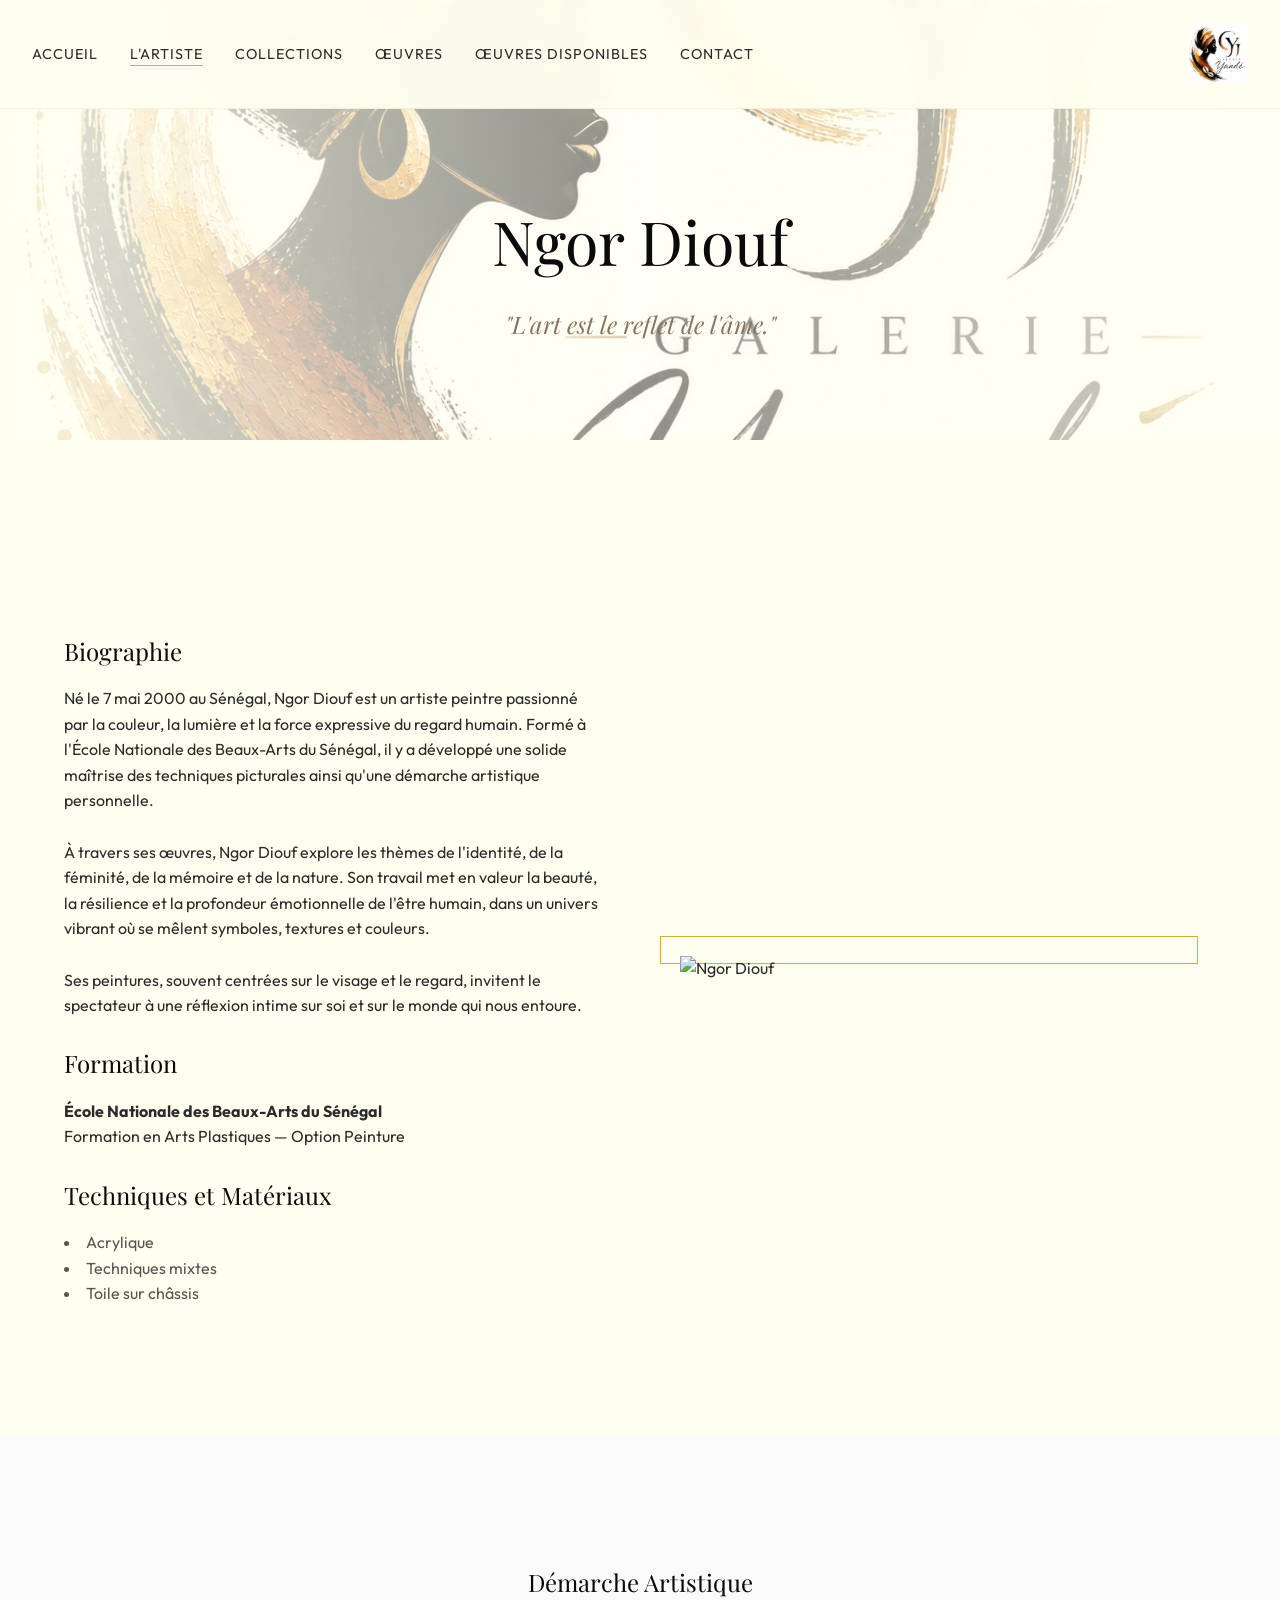
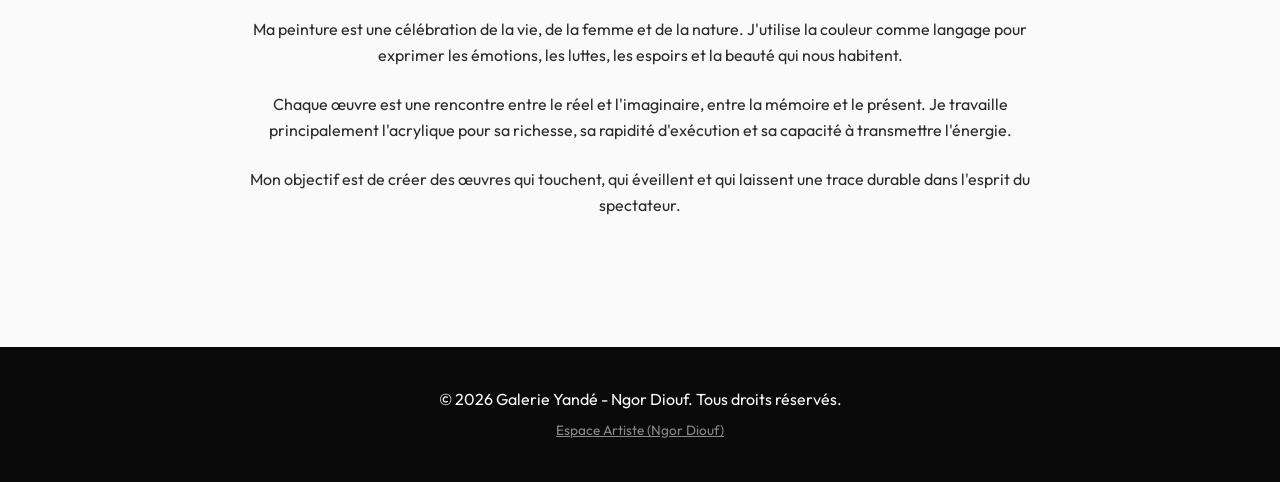
==== artiste.html @ ff4f9bd5 "Galerie Yande - Ngor Diouf" ====
<!DOCTYPE html>
<html lang="fr">
<head>
    <meta charset="UTF-8">
    <meta name="viewport" content="width=device-width, initial-scale=1.0">
    <title>Ngor Diouf - L'Artiste | Galerie Yandé</title>
    <link rel="stylesheet" href="styles.css">
    <link href="https://fonts.googleapis.com/css2?family=Outfit:wght@300;400;500;600&family=Playfair+Display:ital,wght@0,400;0,600;1,400&display=swap" rel="stylesheet">
</head>
<body>
    <header class="site-header scrolled">
        <div class="header-container">
            <a href="index.html" class="logo">
                <img src="images/logo.jpeg" alt="Galerie Yandé">
            </a>
            <button class="menu-toggle" aria-label="Ouvrir le menu">
                <span></span><span></span><span></span>
            </button>
            <nav class="main-nav">
                <ul>
                    <li><a href="index.html">Accueil</a></li>
                    <li><a href="artiste.html" class="active">L'artiste</a></li>
                    <li><a href="collections.html">Collections</a></li>
                    <li><a href="oeuvres.html">Œuvres</a></li>
                    <li><a href="disponibles.html">Œuvres disponibles</a></li>
                    <li><a href="contact.html">Contact</a></li>
                </ul>
            </nav>
        </div>
    </header>

    <main>
        <section class="page-header">
            <div class="container text-center">
                <h1 class="page-title">Ngor Diouf</h1>
                <p style="font-family: var(--font-heading); font-size: 1.5rem; font-style: italic; color: var(--c-brown-subtle);">"L'art est le reflet de l'âme."</p>
            </div>
        </section>

        <section class="section">
            <div class="container">
                <div class="artist-preview-grid">
                    <div>
                        <h2>Biographie</h2>
                        <p>Né le 7 mai 2000 au Sénégal, Ngor Diouf est un artiste peintre passionné par la couleur, la lumière et la force expressive du regard humain. Formé à l'École Nationale des Beaux-Arts du Sénégal, il y a développé une solide maîtrise des techniques picturales ainsi qu'une démarche artistique personnelle.</p>
                        <br>
                        <p>À travers ses œuvres, Ngor Diouf explore les thèmes de l'identité, de la féminité, de la mémoire et de la nature. Son travail met en valeur la beauté, la résilience et la profondeur émotionnelle de l'être humain, dans un univers vibrant où se mêlent symboles, textures et couleurs.</p>
                        <br>
                        <p>Ses peintures, souvent centrées sur le visage et le regard, invitent le spectateur à une réflexion intime sur soi et sur le monde qui nous entoure.</p>
                        <br>
                        <h2>Formation</h2>
                        <p><strong>École Nationale des Beaux-Arts du Sénégal</strong><br>Formation en Arts Plastiques — Option Peinture</p>
                        <br>
                        <h2>Techniques et Matériaux</h2>
                        <ul style="list-style: inside; color: #555;">
                            <li>Acrylique</li>
                            <li>Techniques mixtes</li>
                            <li>Toile sur châssis</li>
                        </ul>
                    </div>
                    <div class="artist-preview-image">
                        <img src="https://images.unsplash.com/photo-1513364776144-60967b0f800f?ixlib=rb-4.0.3&auto=format&fit=crop&w=1000&q=80" alt="Ngor Diouf">
                    </div>
                </div>
            </div>
        </section>

        <section class="section bg-offwhite">
            <div class="container text-center" style="max-width: 800px;">
                <h2>Démarche Artistique</h2>
                <p style="margin-bottom: 1.5rem;">Ma peinture est une célébration de la vie, de la femme et de la nature. J'utilise la couleur comme langage pour exprimer les émotions, les luttes, les espoirs et la beauté qui nous habitent.</p>
                <p style="margin-bottom: 1.5rem;">Chaque œuvre est une rencontre entre le réel et l'imaginaire, entre la mémoire et le présent. Je travaille principalement l'acrylique pour sa richesse, sa rapidité d'exécution et sa capacité à transmettre l'énergie.</p>
                <p>Mon objectif est de créer des œuvres qui touchent, qui éveillent et qui laissent une trace durable dans l'esprit du spectateur.</p>
            </div>
        </section>
    </main>

    <footer class="site-footer" style="padding: 2.5rem 0;">
        <div class="container text-center">
            <p>&copy; 2026 Galerie Yandé - Ngor Diouf. Tous droits réservés.</p>
            <p style="margin-top: 0.5rem; font-size: 0.85rem;">
                <a href="admin.html" style="color: #888; text-decoration: underline;">Espace Artiste (Ngor Diouf)</a>
            </p>
        </div>
    </footer>
    <script src="script.js"></script>
</body>
</html>
---- styles.css ----
/* Variables CSS - Palette et typographie */
                                                                                                                                                                                                                                                                                                                             :root {
                                                                                                                                                                                                                                                                                                                                 /* Couleurs demandées */
                                                                                                                                                                                                                                                                                                                                 --c-ivory: #FFFFF0;
                                                                                                                                                                                                                                                                                                                                 --c-offwhite: #FAFAFA;
                                                                                                                                                                                                                                                                                                                                 --c-black: #0A0A0A;
                                                                                                                                                                                                                                                                                                                                 --c-anthracite: #2b2b2c;
                                                                                                                                                                                                                                                                                                                                 --c-beige: #E6D5B8;
                                                                                                                                                                                                                                                                                                                                 --c-brown-subtle: #8A735E;
                                                                                                                                                                                                                                                                                                                                 --c-gold: #D4AF37;

                                                                                                                                                                                                                                                                                                                                 /* Typographie */
                                                                                                                                                                                                                                                                                                                                 --font-heading: 'Playfair Display', serif;
                                                                                                                                                                                                                                                                                                                                 --font-body: 'Outfit', sans-serif;

                                                                                                                                                                                                                                                                                                                                 /* Espacements et Transitions */
                                                                                                                                                                                                                                                                                                                                 --space-sm: 1rem;
                                                                                                                                                                                                                                                                                                                                 --space-md: 2rem;
                                                                                                                                                                                                                                                                                                                                 --space-lg: 4rem;
                                                                                                                                                                                                                                                                                                                                 --space-xl: 8rem;

                                                                                                                                                                                                                                                                                                                                 --transition-slow: 0.5s cubic-bezier(0.25, 1, 0.5, 1);
                                                                                                                                                                                                                                                                                                                                 --transition-fast: 0.3s ease;
                                                                                                                                                                                                                                                                                                                             }

                                                                                                                                                                                                                                                                                                                             /* Reset et Base */
                                                                                                                                                                                                                                                                                                                             * {
                                                                                                                                                                                                                                                                                                                                 margin: 0;
                                                                                                                                                                                                                                                                                                                                 padding: 0;
                                                                                                                                                                                                                                                                                                                                 box-sizing: border-box;
                                                                                                                                                                                                                                                                                                                             }

                                                                                                                                                                                                                                                                                                                             html {
                                                                                                                                                                                                                                                                                                                                 scroll-behavior: smooth;
                                                                                                                                                                                                                                                                                                                                 font-size: 16px;
                                                                                                                                                                                                                                                                                                                             }

                                                                                                                                                                                                                                                                                                                             body {
                                                                                                                                                                                                                                                                                                                                 font-family: var(--font-body);
                                                                                                                                                                                                                                                                                                                                 background-color: var(--c-ivory);
                                                                                                                                                                                                                                                                                                                                 color: var(--c-anthracite);
                                                                                                                                                                                                                                                                                                                                 line-height: 1.6;
                                                                                                                                                                                                                                                                                                                                 overflow-x: hidden;
                                                                                                                                                                                                                                                                                                                             }

                                                                                                                                                                                                                                                                                                                             h1,
                                                                                                                                                                                                                                                                                                                             h2,
                                                                                                                                                                                                                                                                                                                             h3,
                                                                                                                                                                                                                                                                                                                             h4,
                                                                                                                                                                                                                                                                                                                             h5,
                                                                                                                                                                                                                                                                                                                             h6 {
                                                                                                                                                                                                                                                                                                                                 font-family: var(--font-heading);
                                                                                                                                                                                                                                                                                                                                 font-weight: 400;
                                                                                                                                                                                                                                                                                                                                 color: var(--c-black);
                                                                                                                                                                                                                                                                                                                                 margin-bottom: var(--space-sm);
                                                                                                                                                                                                                                                                                                                             }

                                                                                                                                                                                                                                                                                                                             a {
                                                                                                                                                                                                                                                                                                                                 text-decoration: none;
                                                                                                                                                                                                                                                                                                                                 color: inherit;
                                                                                                                                                                                                                                                                                                                                 transition: color var(--transition-fast);
                                                                                                                                                                                                                                                                                                                             }

                                                                                                                                                                                                                                                                                                                             img {
                                                                                                                                                                                                                                                                                                                                 max-width: 100%;
                                                                                                                                                                                                                                                                                                                                 height: auto;
                                                                                                                                                                                                                                                                                                                                 display: block;
                                                                                                                                                                                                                                                                                                                             }

                                                                                                                                                                                                                                                                                                                             /* Layout Classes */
                                                                                                                                                                                                                                                                                                                             .container {
                                                                                                                                                                                                                                                                                                                                 width: 90%;
                                                                                                                                                                                                                                                                                                                                 max-width: 1400px;
                                                                                                                                                                                                                                                                                                                                 margin: 0 auto;
                                                                                                                                                                                                                                                                                                                             }

                                                                                                                                                                                                                                                                                                                             .section {
                                                                                                                                                                                                                                                                                                                                 padding: var(--space-xl) 0;
                                                                                                                                                                                                                                                                                                                             }

                                                                                                                                                                                                                                                                                                                             .bg-offwhite {
                                                                                                                                                                                                                                                                                                                                 background-color: var(--c-offwhite);
                                                                                                                                                                                                                                                                                                                             }

                                                                                                                                                                                                                                                                                                                             .bg-dark {
                                                                                                                                                                                                                                                                                                                                 background-color: var(--c-anthracite);
                                                                                                                                                                                                                                                                                                                                 color: var(--c-offwhite);
                                                                                                                                                                                                                                                                                                                             }

                                                                                                                                                                                                                                                                                                                             .bg-dark h1,
                                                                                                                                                                                                                                                                                                                             .bg-dark h2,
                                                                                                                                                                                                                                                                                                                             .bg-dark h3 {
                                                                                                                                                                                                                                                                                                                                 color: var(--c-ivory);
                                                                                                                                                                                                                                                                                                                             }

                                                                                                                                                                                                                                                                                                                             .text-center {
                                                                                                                                                                                                                                                                                                                                 text-align: center;
                                                                                                                                                                                                                                                                                                                             }

                                                                                                                                                                                                                                                                                                                             /* Buttons */
                                                                                                                                                                                                                                                                                                                             .btn {
                                                                                                                                                                                                                                                                                                                                 display: inline-block;
                                                                                                                                                                                                                                                                                                                                 padding: 1rem 2rem;
                                                                                                                                                                                                                                                                                                                                 font-size: 1rem;
                                                                                                                                                                                                                                                                                                                                 text-transform: uppercase;
                                                                                                                                                                                                                                                                                                                                 letter-spacing: 1px;
                                                                                                                                                                                                                                                                                                                                 font-weight: 500;
                                                                                                                                                                                                                                                                                                                                 cursor: pointer;
                                                                                                                                                                                                                                                                                                                                 border: 1px solid transparent;
                                                                                                                                                                                                                                                                                                                                 transition: all var(--transition-fast);
                                                                                                                                                                                                                                                                                                                             }

                                                                                                                                                                                                                                                                                                                             .btn-primary {
                                                                                                                                                                                                                                                                                                                                 background-color: var(--c-black);
                                                                                                                                                                                                                                                                                                                                 color: var(--c-ivory);
                                                                                                                                                                                                                                                                                                                             }

                                                                                                                                                                                                                                                                                                                             .btn-primary:hover {
                                                                                                                                                                                                                                                                                                                                 background-color: var(--c-brown-subtle);
                                                                                                                                                                                                                                                                                                                                 color: white;
                                                                                                                                                                                                                                                                                                                             }

                                                                                                                                                                                                                                                                                                                             .btn-secondary {
                                                                                                                                                                                                                                                                                                                                 background-color: transparent;
                                                                                                                                                                                                                                                                                                                                 border-color: var(--c-black);
                                                                                                                                                                                                                                                                                                                                 color: var(--c-black);
                                                                                                                                                                                                                                                                                                                             }

                                                                                                                                                                                                                                                                                                                             .btn-secondary:hover {
                                                                                                                                                                                                                                                                                                                                 background-color: var(--c-black);
                                                                                                                                                                                                                                                                                                                                 color: var(--c-ivory);
                                                                                                                                                                                                                                                                                                                             }

                                                                                                                                                                                                                                                                                                                             .btn-outline {
                                                                                                                                                                                                                                                                                                                                 background-color: transparent;
                                                                                                                                                                                                                                                                                                                                 border: 1px solid var(--c-brown-subtle);
                                                                                                                                                                                                                                                                                                                                 color: var(--c-anthracite);
                                                                                                                                                                                                                                                                                                                             }

                                                                                                                                                                                                                                                                                                                             .btn-outline:hover {
                                                                                                                                                                                                                                                                                                                                 background-color: var(--c-brown-subtle);
                                                                                                                                                                                                                                                                                                                                 color: white;
                                                                                                                                                                                                                                                                                                                             }

                                                                                                                                                                                                                                                                                                                             .btn-primary-light {
                                                                                                                                                                                                                                                                                                                                 background-color: var(--c-gold);
                                                                                                                                                                                                                                                                                                                                 color: var(--c-black);
                                                                                                                                                                                                                                                                                                                             }

                                                                                                                                                                                                                                                                                                                             .btn-primary-light:hover {
                                                                                                                                                                                                                                                                                                                                 background-color: var(--c-ivory);
                                                                                                                                                                                                                                                                                                                             }

                                                                                                                                                                                                                                                                                                                             .btn-outline-light {
                                                                                                                                                                                                                                                                                                                                 border-color: var(--c-offwhite);
                                                                                                                                                                                                                                                                                                                                 color: var(--c-offwhite);
                                                                                                                                                                                                                                                                                                                             }

                                                                                                                                                                                                                                                                                                                             .btn-outline-light:hover {
                                                                                                                                                                                                                                                                                                                                 background-color: var(--c-offwhite);
                                                                                                                                                                                                                                                                                                                                 color: var(--c-black);
                                                                                                                                                                                                                                                                                                                             }

                                                                                                                                                                                                                                                                                                                             /* Header & Nav */
                                                                                                                                                                                                                                                                                                                             .site-header {
                                                                                                                                                                                                                                                                                                                                 position: fixed;
                                                                                                                                                                                                                                                                                                                                 top: 0;
                                                                                                                                                                                                                                                                                                                                 left: 0;
                                                                                                                                                                                                                                                                                                                                 width: 100%;
                                                                                                                                                                                                                                                                                                                                 background-color: rgba(255, 255, 240, 0.95);
                                                                                                                                                                                                                                                                                                                                 backdrop-filter: blur(10px);
                                                                                                                                                                                                                                                                                                                                 z-index: 1000;
                                                                                                                                                                                                                                                                                                                                 border-bottom: 1px solid rgba(138, 115, 94, 0.1);
                                                                                                                                                                                                                                                                                                                                 transition: padding var(--transition-fast);
                                                                                                                                                                                                                                                                                                                                 padding: 1.5rem 0;
                                                                                                                                                                                                                                                                                                                             }

                                                                                                                                                                                                                                                                                                                             .site-header.scrolled {
                                                                                                                                                                                                                                                                                                                                 padding: 0.8rem 0;
                                                                                                                                                                                                                                                                                                                             }

                                                                                                                                                                                                                                                                                                                             .header-container {
                                                                                                                                                                                                                                                                                                                                 width: 95%;
                                                                                                                                                                                                                                                                                                                                 max-width: 1600px;
                                                                                                                                                                                                                                                                                                                                 margin: 0 auto;
                                                                                                                                                                                                                                                                                                                                 display: flex;
                                                                                                                                                                                                                                                                                                                                 justify-content: space-between;
                                                                                                                                                                                                                                                                                                                                 align-items: center;
                                                                                                                                                                                                                                                                                                                                 flex-direction: row-reverse;
                                                                                                                                                                                                                                                                                                                             }

                                                                                                                                                                                                                                                                                                                             .logo {
                                                                                                                                                                                                                                                                                                                                 display: flex;
                                                                                                                                                                                                                                                                                                                                 align-items: center;
                                                                                                                                                                                                                                                                                                                             }

                                                                                                                                                                                                                                                                                                                             .logo img {
                                                                                                                                                                                                                                                                                                                                 height: 60px;
                                                                                                                                                                                                                                                                                                                                 width: auto;
                                                                                                                                                                                                                                                                                                                                 transition: height var(--transition-fast);
                                                                                                                                                                                                                                                                                                                             }

                                                                                                                                                                                                                                                                                                                             .site-header.scrolled .logo img {
                                                                                                                                                                                                                                                                                                                                 height: 45px;
                                                                                                                                                                                                                                                                                                                             }

                                                                                                                                                                                                                                                                                                                             .logo h1 {
                                                                                                                                                                                                                                                                                                                                 font-size: 1.5rem;
                                                                                                                                                                                                                                                                                                                                 letter-spacing: 2px;
                                                                                                                                                                                                                                                                                                                                 margin: 0;
                                                                                                                                                                                                                                                                                                                                 text-transform: uppercase;
                                                                                                                                                                                                                                                                                                                             }

                                                                                                                                                                                                                                                                                                                             .logo .tagline {
                                                                                                                                                                                                                                                                                                                                 font-family: var(--font-heading);
                                                                                                                                                                                                                                                                                                                                 font-size: 0.8rem;
                                                                                                                                                                                                                                                                                                                                 font-style: italic;
                                                                                                                                                                                                                                                                                                                                 color: var(--c-brown-subtle);
                                                                                                                                                                                                                                                                                                                             }

                                                                                                                                                                                                                                                                                                                             .main-nav ul {
                                                                                                                                                                                                                                                                                                                                 list-style: none;
                                                                                                                                                                                                                                                                                                                                 display: flex;
                                                                                                                                                                                                                                                                                                                                 gap: 2rem;
                                                                                                                                                                                                                                                                                                                             }

                                                                                                                                                                                                                                                                                                                             .main-nav a {
                                                                                                                                                                                                                                                                                                                                 font-size: 0.9rem;
                                                                                                                                                                                                                                                                                                                                 text-transform: uppercase;
                                                                                                                                                                                                                                                                                                                                 letter-spacing: 1px;
                                                                                                                                                                                                                                                                                                                                 position: relative;
                                                                                                                                                                                                                                                                                                                                 padding-bottom: 0.2rem;
                                                                                                                                                                                                                                                                                                                             }

                                                                                                                                                                                                                                                                                                                             .main-nav a::after {
                                                                                                                                                                                                                                                                                                                                 content: '';
                                                                                                                                                                                                                                                                                                                                 position: absolute;
                                                                                                                                                                                                                                                                                                                                 bottom: 0;
                                                                                                                                                                                                                                                                                                                                 left: 0;
                                                                                                                                                                                                                                                                                                                                 width: 0;
                                                                                                                                                                                                                                                                                                                                 height: 1px;
                                                                                                                                                                                                                                                                                                                                 background-color: var(--c-gold);
                                                                                                                                                                                                                                                                                                                                 transition: width var(--transition-fast);
                                                                                                                                                                                                                                                                                                                             }

                                                                                                                                                                                                                                                                                                                             .main-nav a:hover::after,
                                                                                                                                                                                                                                                                                                                             .main-nav a.active::after {
                                                                                                                                                                                                                                                                                                                                 width: 100%;
                                                                                                                                                                                                                                                                                                                             }

                                                                                                                                                                                                                                                                                                                             .menu-toggle {
                                                                                                                                                                                                                                                                                                                                 display: none;
                                                                                                                                                                                                                                                                                                                                 flex-direction: column;
                                                                                                                                                                                                                                                                                                                                 gap: 5px;
                                                                                                                                                                                                                                                                                                                                 background: none;
                                                                                                                                                                                                                                                                                                                                 border: none;
                                                                                                                                                                                                                                                                                                                                 cursor: pointer;
                                                                                                                                                                                                                                                                                                                                 z-index: 1001;
                                                                                                                                                                                                                                                                                                                             }

                                                                                                                                                                                                                                                                                                                             .menu-toggle span {
                                                                                                                                                                                                                                                                                                                                 width: 25px;
                                                                                                                                                                                                                                                                                                                                 height: 2px;
                                                                                                                                                                                                                                                                                                                                 background-color: var(--c-black);
                                                                                                                                                                                                                                                                                                                                 transition: var(--transition-fast);
                                                                                                                                                                                                                                                                                                                             }

                                                                                                                                                                                                                                                                                                                             /* Hero Section */
                                                                                                                                                                                                                                                                                                                             .hero {
                                                                                                                                                                                                                                                                                                                                 position: relative;
                                                                                                                                                                                                                                                                                                                                 height: 100vh;
                                                                                                                                                                                                                                                                                                                                 min-height: 700px;
                                                                                                                                                                                                                                                                                                                                 display: flex;
                                                                                                                                                                                                                                                                                                                                 align-items: center;
                                                                                                                                                                                                                                                                                                                                 justify-content: center;
                                                                                                                                                                                                                                                                                                                                 overflow: hidden;
                                                                                                                                                                                                                                                                                                                             }

                                                                                                                                                                                                                                                                                                                             .hero-image {
                                                                                                                                                                                                                                                                                                                                 position: absolute;
                                                                                                                                                                                                                                                                                                                                 top: 0;
                                                                                                                                                                                                                                                                                                                                 left: 0;
                                                                                                                                                                                                                                                                                                                                 width: 100%;
                                                                                                                                                                                                                                                                                                                                 height: 100%;
                                                                                                                                                                                                                                                                                                                                 z-index: 1;
                                                                                                                                                                                                                                                                                                                             }

                                                                                                                                                                                                                                                                                                                             .hero-image::after {
                                                                                                                                                                                                                                                                                                                                 content: '';
                                                                                                                                                                                                                                                                                                                                 position: absolute;
                                                                                                                                                                                                                                                                                                                                 inset: 0;
                                                                                                                                                                                                                                                                                                                                 background: linear-gradient(to right, rgba(255, 255, 240, 0.9) 0%, rgba(255, 255, 240, 0.5) 50%, rgba(255, 255, 240, 0.1) 100%);
                                                                                                                                                                                                                                                                                                                             }

                                                                                                                                                                                                                                                                                                                             .hero-image img {
                                                                                                                                                                                                                                                                                                                                 width: 100%;
                                                                                                                                                                                                                                                                                                                                 height: 100%;
                                                                                                                                                                                                                                                                                                                                 object-fit: cover;
                                                                                                                                                                                                                                                                                                                                 animation: scaleImg 20s infinite alternate;
                                                                                                                                                                                                                                                                                                                             }

                                                                                                                                                                                                                                                                                                                             @keyframes scaleImg {
                                                                                                                                                                                                                                                                                                                                 from {
                                                                                                                                                                                                                                                                                                                                     transform: scale(1);
                                                                                                                                                                                                                                                                                                                                 }

                                                                                                                                                                                                                                                                                                                                 to {
                                                                                                                                                                                                                                                                                                                                     transform: scale(1.05);
                                                                                                                                                                                                                                                                                                                                 }
                                                                                                                                                                                                                                                                                                                             }

                                                                                                                                                                                                                                                                                                                             .hero-content {
                                                                                                                                                                                                                                                                                                                                 position: relative;
                                                                                                                                                                                                                                                                                                                                 z-index: 2;
                                                                                                                                                                                                                                                                                                                                 width: 90%;
                                                                                                                                                                                                                                                                                                                                 max-width: 800px;
                                                                                                                                                                                                                                                                                                                                 margin-right: auto;
                                                                                                                                                                                                                                                                                                                                 margin-left: 5%;
                                                                                                                                                                                                                                                                                                                                 padding-top: 5rem;
                                                                                                                                                                                                                                                                                                                             }

                                                                                                                                                                                                                                                                                                                             .hero-title {
                                                                                                                                                                                                                                                                                                                                 font-size: 5rem;
                                                                                                                                                                                                                                                                                                                                 line-height: 1.1;
                                                                                                                                                                                                                                                                                                                                 margin-bottom: 1rem;
                                                                                                                                                                                                                                                                                                                                 color: var(--c-black);
                                                                                                                                                                                                                                                                                                                                 text-shadow: 0 0 40px rgba(255, 255, 255, 0.5);
                                                                                                                                                                                                                                                                                                                             }

                                                                                                                                                                                                                                                                                                                             .hero-subtitle {
                                                                                                                                                                                                                                                                                                                                 font-family: var(--font-heading);
                                                                                                                                                                                                                                                                                                                                 font-size: 2rem;
                                                                                                                                                                                                                                                                                                                                 font-style: italic;
                                                                                                                                                                                                                                                                                                                                 color: var(--c-gold);
                                                                                                                                                                                                                                                                                                                                 margin-bottom: 2rem;
                                                                                                                                                                                                                                                                                                                             }

                                                                                                                                                                                                                                                                                                                             .hero-text {
                                                                                                                                                                                                                                                                                                                                 font-size: 1.2rem;
                                                                                                                                                                                                                                                                                                                                 max-width: 600px;
                                                                                                                                                                                                                                                                                                                                 margin-bottom: 3rem;
                                                                                                                                                                                                                                                                                                                             }

                                                                                                                                                                                                                                                                                                                             .hero-buttons {
                                                                                                                                                                                                                                                                                                                                 display: flex;
                                                                                                                                                                                                                                                                                                                                 gap: 1rem;
                                                                                                                                                                                                                                                                                                                             }

                                                                                                                                                                                                                                                                                                                             /* Grids */
                                                                                                                                                                                                                                                                                                                             .grid-3 {
                                                                                                                                                                                                                                                                                                                                 display: grid;
                                                                                                                                                                                                                                                                                                                                 grid-template-columns: repeat(3, 1fr);
                                                                                                                                                                                                                                                                                                                                 gap: 3rem;
                                                                                                                                                                                                                                                                                                                             }

                                                                                                                                                                                                                                                                                                                             /* Sections Header */
                                                                                                                                                                                                                                                                                                                             .section-header {
                                                                                                                                                                                                                                                                                                                                 display: flex;
                                                                                                                                                                                                                                                                                                                                 justify-content: space-between;
                                                                                                                                                                                                                                                                                                                                 align-items: flex-end;
                                                                                                                                                                                                                                                                                                                                 margin-bottom: var(--space-lg);
                                                                                                                                                                                                                                                                                                                                 border-bottom: 1px solid rgba(0, 0, 0, 0.1);
                                                                                                                                                                                                                                                                                                                                 padding-bottom: 1rem;
                                                                                                                                                                                                                                                                                                                             }

                                                                                                                                                                                                                                                                                                                             .section-header h2 {
                                                                                                                                                                                                                                                                                                                                 font-size: 2.5rem;
                                                                                                                                                                                                                                                                                                                                 margin: 0;
                                                                                                                                                                                                                                                                                                                             }

                                                                                                                                                                                                                                                                                                                             .link-more {
                                                                                                                                                                                                                                                                                                                                 font-size: 0.9rem;
                                                                                                                                                                                                                                                                                                                                 text-transform: uppercase;
                                                                                                                                                                                                                                                                                                                                 letter-spacing: 1px;
                                                                                                                                                                                                                                                                                                                                 color: var(--c-brown-subtle);
                                                                                                                                                                                                                                                                                                                                 border-bottom: 1px solid transparent;
                                                                                                                                                                                                                                                                                                                             }

                                                                                                                                                                                                                                                                                                                             .link-more:hover {
                                                                                                                                                                                                                                                                                                                                 color: var(--c-black);
                                                                                                                                                                                                                                                                                                                                 border-color: var(--c-black);
                                                                                                                                                                                                                                                                                                                             }

                                                                                                                                                                                                                                                                                                                             /* Artwork Cards */
                                                                                                                                                                                                                                                                                                                             .artwork-card {
                                                                                                                                                                                                                                                                                                                                 cursor: pointer;
                                                                                                                                                                                                                                                                                                                                 group: artwork;
                                                                                                                                                                                                                                                                                                                             }

                                                                                                                                                                                                                                                                                                                             .artwork-image-wrapper {
                                                                                                                                                                                                                                                                                                                                 overflow: hidden;
                                                                                                                                                                                                                                                                                                                                 margin-bottom: 1.5rem;
                                                                                                                                                                                                                                                                                                                                 background-color: var(--c-offwhite);
                                                                                                                                                                                                                                                                                                                                 aspect-ratio: 3/4;
                                                                                                                                                                                                                                                                                                                             }

                                                                                                                                                                                                                                                                                                                             .artwork-image-wrapper img {
                                                                                                                                                                                                                                                                                                                                 width: 100%;
                                                                                                                                                                                                                                                                                                                                 height: 100%;
                                                                                                                                                                                                                                                                                                                                 object-fit: cover;
                                                                                                                                                                                                                                                                                                                                 transition: transform var(--transition-slow);
                                                                                                                                                                                                                                                                                                                             }

                                                                                                                                                                                                                                                                                                                             .artwork-card:hover .artwork-image-wrapper img {
                                                                                                                                                                                                                                                                                                                                 transform: scale(1.05);
                                                                                                                                                                                                                                                                                                                             }

                                                                                                                                                                                                                                                                                                                             .artwork-title {
                                                                                                                                                                                                                                                                                                                                 font-size: 1.5rem;
                                                                                                                                                                                                                                                                                                                                 margin-bottom: 0.2rem;
                                                                                                                                                                                                                                                                                                                             }

                                                                                                                                                                                                                                                                                                                             .artwork-artist {
                                                                                                                                                                                                                                                                                                                                 color: var(--c-brown-subtle);
                                                                                                                                                                                                                                                                                                                                 font-size: 0.9rem;
                                                                                                                                                                                                                                                                                                                                 text-transform: uppercase;
                                                                                                                                                                                                                                                                                                                                 letter-spacing: 1px;
                                                                                                                                                                                                                                                                                                                             }

                                                                                                                                                                                                                                                                                                                             /* Artist Preview */
                                                                                                                                                                                                                                                                                                                             .artist-preview-grid {
                                                                                                                                                                                                                                                                                                                                 display: grid;
                                                                                                                                                                                                                                                                                                                                 grid-template-columns: 1fr 1fr;
                                                                                                                                                                                                                                                                                                                                 gap: 5rem;
                                                                                                                                                                                                                                                                                                                                 align-items: center;
                                                                                                                                                                                                                                                                                                                             }

                                                                                                                                                                                                                                                                                                                             .artist-preview-content h2 {
                                                                                                                                                                                                                                                                                                                                 font-size: 3rem;
                                                                                                                                                                                                                                                                                                                                 margin-bottom: 1.5rem;
                                                                                                                                                                                                                                                                                                                             }

                                                                                                                                                                                                                                                                                                                             .artist-intro {
                                                                                                                                                                                                                                                                                                                                 font-size: 1.2rem;
                                                                                                                                                                                                                                                                                                                                 margin-bottom: 2.5rem;
                                                                                                                                                                                                                                                                                                                                 line-height: 1.8;
                                                                                                                                                                                                                                                                                                                             }

                                                                                                                                                                                                                                                                                                                             .artist-preview-image {
                                                                                                                                                                                                                                                                                                                                 position: relative;
                                                                                                                                                                                                                                                                                                                             }

                                                                                                                                                                                                                                                                                                                             .artist-preview-image::before {
                                                                                                                                                                                                                                                                                                                                 content: '';
                                                                                                                                                                                                                                                                                                                                 position: absolute;
                                                                                                                                                                                                                                                                                                                                 top: -20px;
                                                                                                                                                                                                                                                                                                                                 left: -20px;
                                                                                                                                                                                                                                                                                                                                 width: 100%;
                                                                                                                                                                                                                                                                                                                                 height: 100%;
                                                                                                                                                                                                                                                                                                                                 border: 1px solid var(--c-gold);
                                                                                                                                                                                                                                                                                                                                 z-index: 0;
                                                                                                                                                                                                                                                                                                                             }

                                                                                                                                                                                                                                                                                                                             .artist-preview-image img {
                                                                                                                                                                                                                                                                                                                                 position: relative;
                                                                                                                                                                                                                                                                                                                                 z-index: 1;
                                                                                                                                                                                                                                                                                                                             }

                                                                                                                                                                                                                                                                                                                             /* Collections Preview Carousel-like */
                                                                                                                                                                                                                                                                                                                             .collection-list {
                                                                                                                                                                                                                                                                                                                                 display: grid;
                                                                                                                                                                                                                                                                                                                                 grid-template-columns: repeat(auto-fit, minmax(300px, 1fr));
                                                                                                                                                                                                                                                                                                                                 gap: 2rem;
                                                                                                                                                                                                                                                                                                                             }

                                                                                                                                                                                                                                                                                                                             .collection-item {
                                                                                                                                                                                                                                                                                                                                 position: relative;
                                                                                                                                                                                                                                                                                                                                 overflow: hidden;
                                                                                                                                                                                                                                                                                                                                 aspect-ratio: 1;
                                                                                                                                                                                                                                                                                                                             }

                                                                                                                                                                                                                                                                                                                             .collection-item img {
                                                                                                                                                                                                                                                                                                                                 width: 100%;
                                                                                                                                                                                                                                                                                                                                 height: 100%;
                                                                                                                                                                                                                                                                                                                                 object-fit: cover;
                                                                                                                                                                                                                                                                                                                                 transition: transform var(--transition-slow);
                                                                                                                                                                                                                                                                                                                             }

                                                                                                                                                                                                                                                                                                                             .collection-overlay {
                                                                                                                                                                                                                                                                                                                                 position: absolute;
                                                                                                                                                                                                                                                                                                                                 inset: 0;
                                                                                                                                                                                                                                                                                                                                 background: rgba(0, 0, 0, 0.3);
                                                                                                                                                                                                                                                                                                                                 display: flex;
                                                                                                                                                                                                                                                                                                                                 align-items: center;
                                                                                                                                                                                                                                                                                                                                 justify-content: center;
                                                                                                                                                                                                                                                                                                                                 transition: background var(--transition-fast);
                                                                                                                                                                                                                                                                                                                             }

                                                                                                                                                                                                                                                                                                                             .collection-item:hover img {
                                                                                                                                                                                                                                                                                                                                 transform: scale(1.08);
                                                                                                                                                                                                                                                                                                                             }

                                                                                                                                                                                                                                                                                                                             .collection-item:hover .collection-overlay {
                                                                                                                                                                                                                                                                                                                                 background: rgba(0, 0, 0, 0.5);
                                                                                                                                                                                                                                                                                                                             }

                                                                                                                                                                                                                                                                                                                             .collection-overlay h3 {
                                                                                                                                                                                                                                                                                                                                 color: var(--c-ivory);
                                                                                                                                                                                                                                                                                                                                 font-size: 2rem;
                                                                                                                                                                                                                                                                                                                                 text-align: center;
                                                                                                                                                                                                                                                                                                                                 padding: 1rem;
                                                                                                                                                                                                                                                                                                                                 border: 1px solid rgba(255, 255, 240, 0.5);
                                                                                                                                                                                                                                                                                                                                 background: rgba(0, 0, 0, 0.2);
                                                                                                                                                                                                                                                                                                                                 backdrop-filter: blur(2px);
                                                                                                                                                                                                                                                                                                                             }

                                                                                                                                                                                                                                                                                                                             /* CTA */
                                                                                                                                                                                                                                                                                                                             .cta-buttons {
                                                                                                                                                                                                                                                                                                                                 margin-top: 2rem;
                                                                                                                                                                                                                                                                                                                                 display: flex;
                                                                                                                                                                                                                                                                                                                                 justify-content: center;
                                                                                                                                                                                                                                                                                                                                 gap: 1rem;
                                                                                                                                                                                                                                                                                                                             }

                                                                                                                                                                                                                                                                                                                             /* Footer */
                                                                                                                                                                                                                                                                                                                             .site-footer {
                                                                                                                                                                                                                                                                                                                                 background-color: var(--c-black);
                                                                                                                                                                                                                                                                                                                                 color: var(--c-offwhite);
                                                                                                                                                                                                                                                                                                                                 padding: 5rem 0 2rem;
                                                                                                                                                                                                                                                                                                                             }

                                                                                                                                                                                                                                                                                                                             .footer-grid {
                                                                                                                                                                                                                                                                                                                                 display: grid;
                                                                                                                                                                                                                                                                                                                                 grid-template-columns: 2fr 1fr 1fr 1fr;
                                                                                                                                                                                                                                                                                                                                 gap: 3rem;
                                                                                                                                                                                                                                                                                                                                 margin-bottom: 4rem;
                                                                                                                                                                                                                                                                                                                             }

                                                                                                                                                                                                                                                                                                                             .footer-brand h2 {
                                                                                                                                                                                                                                                                                                                                 color: var(--c-ivory);
                                                                                                                                                                                                                                                                                                                                 font-size: 2rem;
                                                                                                                                                                                                                                                                                                                             }

                                                                                                                                                                                                                                                                                                                             .footer-brand p {
                                                                                                                                                                                                                                                                                                                                 color: var(--c-brown-subtle);
                                                                                                                                                                                                                                                                                                                                 font-family: var(--font-heading);
                                                                                                                                                                                                                                                                                                                                 font-style: italic;
                                                                                                                                                                                                                                                                                                                             }

                                                                                                                                                                                                                                                                                                                             .site-footer h3 {
                                                                                                                                                                                                                                                                                                                                 color: var(--c-gold);
                                                                                                                                                                                                                                                                                                                                 font-family: var(--font-body);
                                                                                                                                                                                                                                                                                                                                 font-size: 1.1rem;
                                                                                                                                                                                                                                                                                                                                 text-transform: uppercase;
                                                                                                                                                                                                                                                                                                                                 letter-spacing: 1px;
                                                                                                                                                                                                                                                                                                                                 margin-bottom: 1.5rem;
                                                                                                                                                                                                                                                                                                                             }

                                                                                                                                                                                                                                                                                                                             .site-footer ul {
                                                                                                                                                                                                                                                                                                                                 list-style: none;
                                                                                                                                                                                                                                                                                                                             }

                                                                                                                                                                                                                                                                                                                             .site-footer li {
                                                                                                                                                                                                                                                                                                                                 margin-bottom: 0.8rem;
                                                                                                                                                                                                                                                                                                                             }

                                                                                                                                                                                                                                                                                                                             .site-footer a {
                                                                                                                                                                                                                                                                                                                                 color: #ccc;
                                                                                                                                                                                                                                                                                                                             }

                                                                                                                                                                                                                                                                                                                             .site-footer a:hover {
                                                                                                                                                                                                                                                                                                                                 color: var(--c-gold);
                                                                                                                                                                                                                                                                                                                             }

                                                                                                                                                                                                                                                                                                                             .social-links {
                                                                                                                                                                                                                                                                                                                                 display: flex;
                                                                                                                                                                                                                                                                                                                                 gap: 1rem;
                                                                                                                                                                                                                                                                                                                                 margin-top: 1rem;
                                                                                                                                                                                                                                                                                                                             }

                                                                                                                                                                                                                                                                                                                             .social-links a {
                                                                                                                                                                                                                                                                                                                                 display: flex;
                                                                                                                                                                                                                                                                                                                                 align-items: center;
                                                                                                                                                                                                                                                                                                                                 justify-content: center;
                                                                                                                                                                                                                                                                                                                                 width: 40px;
                                                                                                                                                                                                                                                                                                                                 height: 40px;
                                                                                                                                                                                                                                                                                                                                 border: 1px solid #ccc;
                                                                                                                                                                                                                                                                                                                                 border-radius: 50%;
                                                                                                                                                                                                                                                                                                                             }

                                                                                                                                                                                                                                                                                                                             .social-links a:hover {
                                                                                                                                                                                                                                                                                                                                 border-color: var(--c-gold);
                                                                                                                                                                                                                                                                                                                                 color: var(--c-gold);
                                                                                                                                                                                                                                                                                                                             }

                                                                                                                                                                                                                                                                                                                             .footer-bottom {
                                                                                                                                                                                                                                                                                                                                 text-align: center;
                                                                                                                                                                                                                                                                                                                                 border-top: 1px solid rgba(255, 255, 255, 0.1);
                                                                                                                                                                                                                                                                                                                                 padding-top: 2rem;
                                                                                                                                                                                                                                                                                                                                 font-size: 0.9rem;
                                                                                                                                                                                                                                                                                                                                 color: #888;
                                                                                                                                                                                                                                                                                                                             }

/* Page Headers (pour toutes les pages : Collections, Œuvres, L'artiste, Disponibles, Contact...) */
.page-header {
    position: relative;
    padding: 12rem 1.5rem 6rem;
    text-align: center;
    background-color: var(--c-ivory);
    margin-bottom: var(--space-lg);
    overflow: hidden;
    display: flex;
    align-items: center;
    justify-content: center;
    min-height: 400px;
}

.page-header::before {
    content: '';
    position: absolute;
    inset: 0;
    background-image: url('images/logo.jpeg');
    background-size: cover;
    background-position: center;
    background-repeat: no-repeat;
    z-index: 1;
    animation: scaleImg 25s infinite alternate;
}

.page-header::after {
    content: '';
    position: absolute;
    inset: 0;
    /* Dégradé doux et lumineux identique à la hero section de l'accueil qui laisse très bien voir le logo */
    background: linear-gradient(to right, rgba(255, 255, 240, 0.90) 0%, rgba(255, 255, 240, 0.55) 50%, rgba(255, 255, 240, 0.85) 100%);
    z-index: 2;
}

.page-header .container {
    position: relative;
    z-index: 3;
    max-width: 900px;
}

.page-header .page-title {
    font-size: 3.8rem;
    color: var(--c-black);
    margin-bottom: 1rem;
    font-family: var(--font-heading);
    text-shadow: 0 1px 3px rgba(255, 255, 255, 0.8);
}

.page-header p {
    font-size: 1.25rem;
    color: var(--c-anthracite);
    max-width: 650px;
    margin: 0 auto;
    font-weight: 400;
}

@media (max-width: 768px) {
    .page-header {
        padding: 9rem 1.2rem 4rem;
        min-height: 300px;
    }
    .page-header .page-title {
        font-size: 2.6rem;
    }
    .page-header p {
        font-size: 1.05rem;
    }
}

                                                                                                                                                                                                                                                                                                                             /* Responsive */
                                                                                                                                                                                                                                                                                                                             @media (max-width: 992px) {
                                                                                                                                                                                                                                                                                                                                 .grid-3 {
                                                                                                                                                                                                                                                                                                                                     grid-template-columns: repeat(2, 1fr);
                                                                                                                                                                                                                                                                                                                                 }

                                                                                                                                                                                                                                                                                                                                 .artist-preview-grid {
                                                                                                                                                                                                                                                                                                                                     grid-template-columns: 1fr;
                                                                                                                                                                                                                                                                                                                                 }

                                                                                                                                                                                                                                                                                                                                 .footer-grid {
                                                                                                                                                                                                                                                                                                                                     grid-template-columns: 1fr 1fr;
                                                                                                                                                                                                                                                                                                                                 }
                                                                                                                                                                                                                                                                                                                             }

                                                                                                                                                                                                                                                                                                                             @media (max-width: 768px) {
                                                                                                                                                                                                                                                                                                                                 .hero-title {
                                                                                                                                                                                                                                                                                                                                     font-size: 3rem;
                                                                                                                                                                                                                                                                                                                                 }

                                                                                                                                                                                                                                                                                                                                 .main-nav {
                                                                                                                                                                                                                                                                                                                                     position: fixed;
                                                                                                                                                                                                                                                                                                                                     top: 0;
                                                                                                                                                                                                                                                                                                                                     right: -100%;
                                                                                                                                                                                                                                                                                                                                     width: 80%;
                                                                                                                                                                                                                                                                                                                                     height: 100vh;
                                                                                                                                                                                                                                                                                                                                     background-color: var(--c-ivory);
                                                                                                                                                                                                                                                                                                                                     flex-direction: column;
                                                                                                                                                                                                                                                                                                                                     justify-content: center;
                                                                                                                                                                                                                                                                                                                                     transition: 0.3s;
                                                                                                                                                                                                                                                                                                                                     box-shadow: -5px 0 15px rgba(0, 0, 0, 0.1);
                                                                                                                                                                                                                                                                                                                                 }

                                                                                                                                                                                                                                                                                                                                 .main-nav.open {
                                                                                                                                                                                                                                                                                                                                     right: 0;
                                                                                                                                                                                                                                                                                                                                 }

                                                                                                                                                                                                                                                                                                                                 .main-nav ul {
                                                                                                                                                                                                                                                                                                                                     flex-direction: column;
                                                                                                                                                                                                                                                                                                                                     align-items: center;
                                                                                                                                                                                                                                                                                                                                     gap: 2rem;
                                                                                                                                                                                                                                                                                                                                 }

                                                                                                                                                                                                                                                                                                                                 .menu-toggle {
                                                                                                                                                                                                                                                                                                                                     display: flex;
                                                                                                                                                                                                                                                                                                                                 }

                                                                                                                                                                                                                                                                                                                                 .grid-3 {
                                                                                                                                                                                                                                                                                                                                     grid-template-columns: 1fr;
                                                                                                                                                                                                                                                                                                                                 }

                                                                                                                                                                                                                                                                                                                                 .hero-buttons {
                                                                                                                                                                                                                                                                                                                                     flex-direction: column;
                                                                                                                                                                                                                                                                                                                                 }

                                                                                                                                                                                                                                                                                                                                 .footer-grid {
                                                                                                                                                                                                                                                                                                                                     grid-template-columns: 1fr;
                                                                                                                                                                                                                                                                                                                                 }
                                                                                                                                                                                                                                                                                                                             }
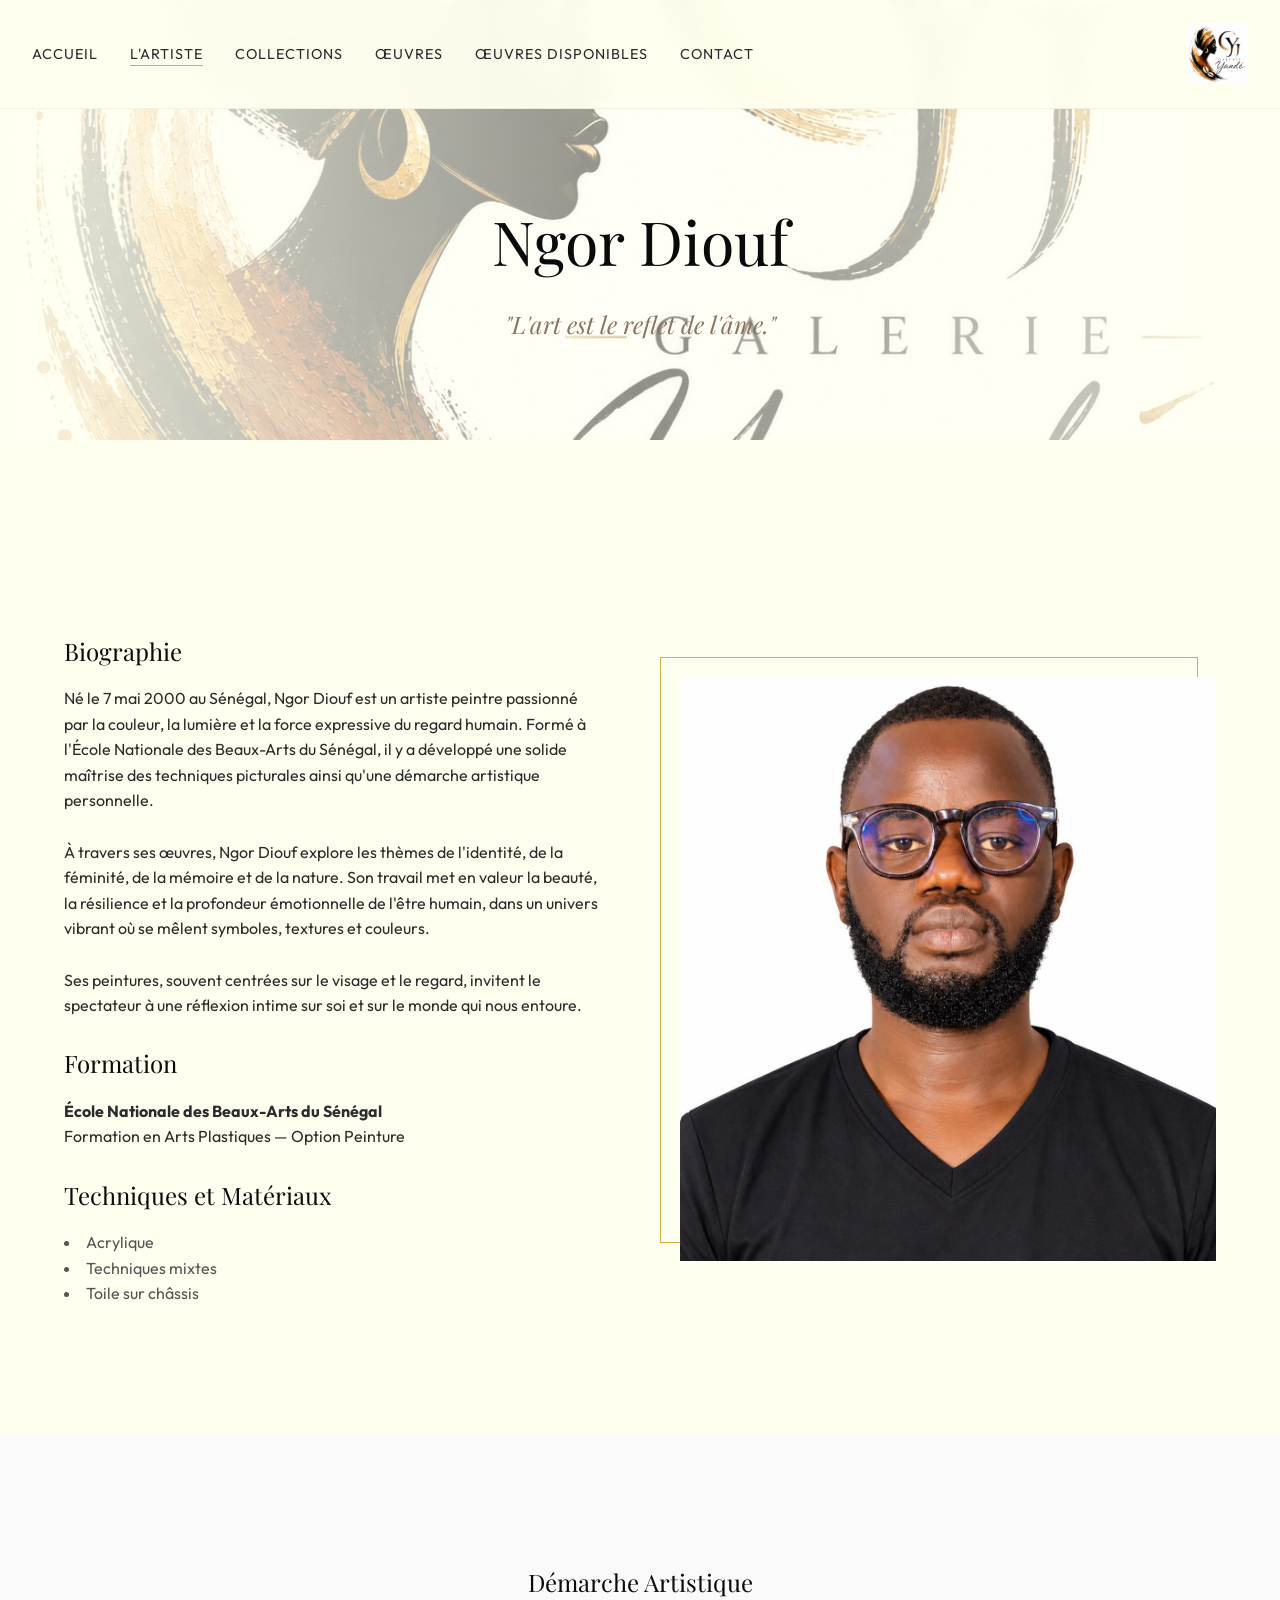
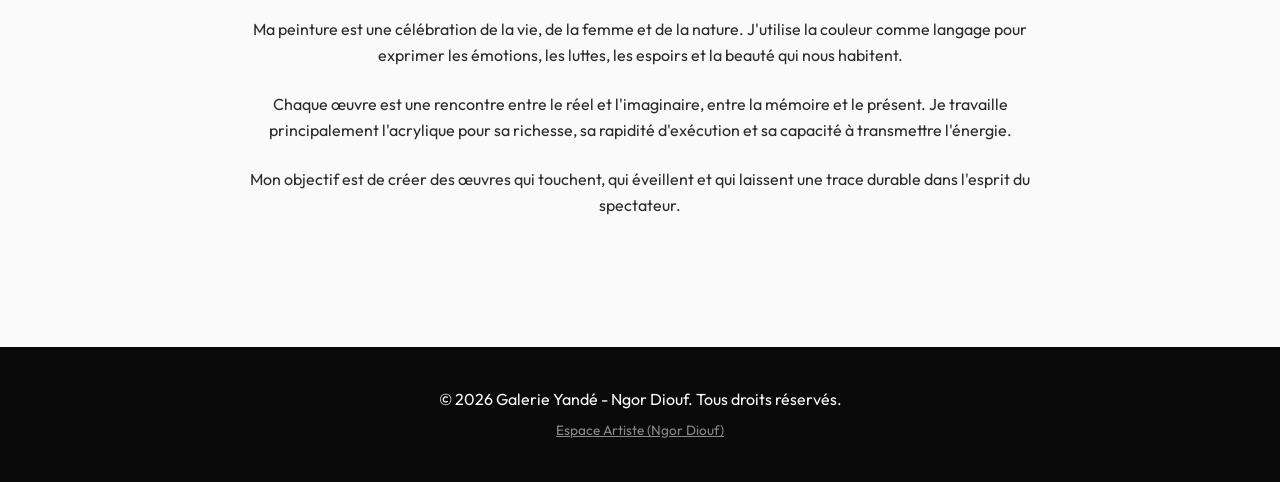
==== commit a710b30e: "Mise a jour complete : Collections, tableaux et photo artiste" ====
--- a/artiste.html
+++ b/artiste.html
@@ -59,7 +59,7 @@
                         </ul>
                     </div>
                     <div class="artist-preview-image">
-                        <img src="https://images.unsplash.com/photo-1513364776144-60967b0f800f?ixlib=rb-4.0.3&auto=format&fit=crop&w=1000&q=80" alt="Ngor Diouf">
+                        <img src="images/photo%20ngor.jpeg" alt="Ngor Diouf - Artiste Peintre">
                     </div>
                 </div>
             </div>
